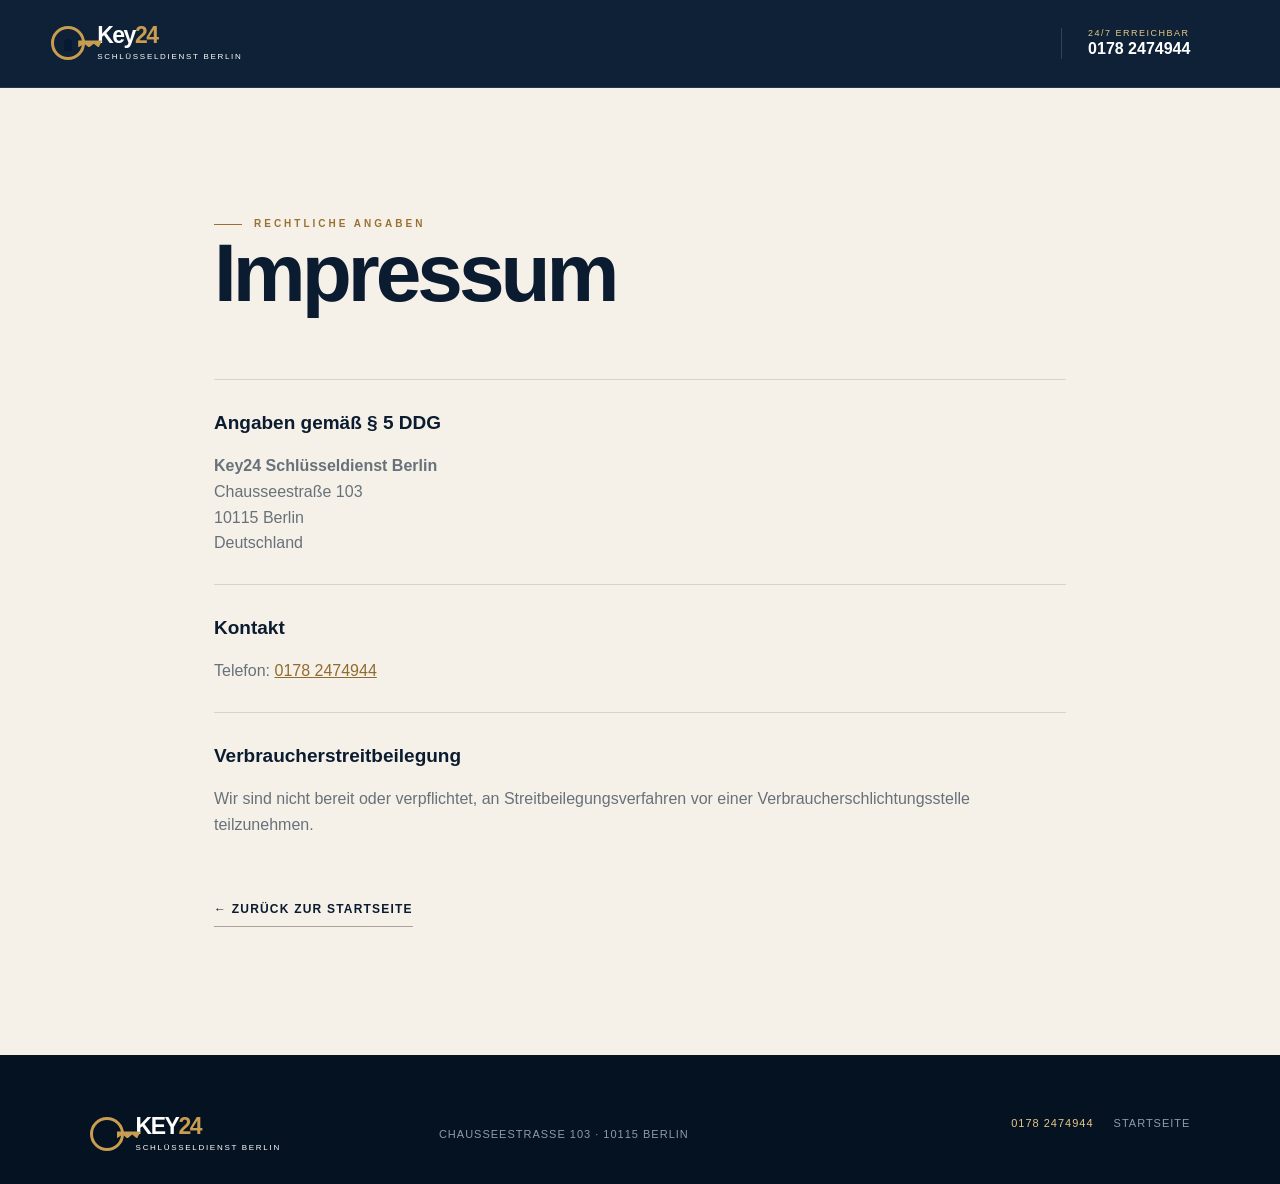
==== impressum.html @ f1e8b75d "Add business address and imprint" ====
<!doctype html>
<html lang="de">
<head>
  <meta charset="utf-8">
  <meta name="viewport" content="width=device-width, initial-scale=1">
  <title>Impressum | Key24 Schlüsseldienst Berlin</title>
  <meta name="robots" content="noindex,follow">
  <meta name="theme-color" content="#071a31">
  <link rel="icon" href="assets/favicon.svg" type="image/svg+xml">
  <link rel="stylesheet" href="styles.css">
</head>
<body class="legal-page">
  <header class="site-header">
    <a class="brand" href="index.html" aria-label="Zur Startseite von Key24">
      <span class="brand-mark" aria-hidden="true"><span></span></span>
      <span><b>Key<span>24</span></b><small>Schlüsseldienst Berlin</small></span>
    </a>
    <a class="header-call" href="tel:+491782474944"><span>24/7 erreichbar</span><b>0178 2474944</b></a>
  </header>

  <main class="legal-main">
    <p class="eyebrow dark"><span></span> Rechtliche Angaben</p>
    <h1>Impressum</h1>
    <section>
      <h2>Angaben gemäß § 5 DDG</h2>
      <p><strong>Key24 Schlüsseldienst Berlin</strong><br>
      Chausseestraße 103<br>
      10115 Berlin<br>
      Deutschland</p>
    </section>
    <section>
      <h2>Kontakt</h2>
      <p>Telefon: <a href="tel:+491782474944">0178 2474944</a></p>
    </section>
    <section>
      <h2>Verbraucherstreitbeilegung</h2>
      <p>Wir sind nicht bereit oder verpflichtet, an Streitbeilegungsverfahren vor einer Verbraucherschlichtungsstelle teilzunehmen.</p>
    </section>
    <a class="text-link dark-link" href="index.html">← Zurück zur Startseite</a>
  </main>

  <footer>
    <div class="footer-brand">
      <span class="brand-mark" aria-hidden="true"><span></span></span>
      <div><b>Key<span>24</span></b><small>Schlüsseldienst Berlin</small></div>
    </div>
    <p>Chausseestraße 103 · 10115 Berlin</p>
    <div class="footer-links"><a href="tel:+491782474944">0178 2474944</a><a href="index.html">Startseite</a></div>
  </footer>
</body>
</html>
---- styles.css ----
:root{--navy:#071a31;--navy-2:#0b2440;--gold:#c99d4f;--gold-light:#e6c887;--cream:#f5f1e9;--paper:#fbfaf7;--ink:#0b1c30;--muted:#68717a;--line:#d8d4ca;--white:#fff;--font:Inter,Manrope,"Segoe UI",Arial,sans-serif}
*{box-sizing:border-box}html{scroll-behavior:smooth}body{margin:0;background:var(--paper);color:var(--ink);font-family:var(--font);font-size:16px;line-height:1.6}a{color:inherit;text-decoration:none}button{font:inherit}.skip-link{position:absolute;top:-60px;left:20px;background:var(--gold);padding:10px 16px;z-index:100}.skip-link:focus{top:10px}.site-header{height:88px;padding:0 clamp(22px,4vw,64px);display:flex;align-items:center;justify-content:space-between;background:rgba(7,26,49,.97);color:#fff;position:relative;z-index:20;border-bottom:1px solid rgba(255,255,255,.1)}.brand,.footer-brand{display:flex;align-items:center;gap:12px}.brand-mark{width:34px;height:34px;border:3px solid var(--gold);border-radius:50%;position:relative;display:inline-block;flex:none}.brand-mark:after{content:"";position:absolute;width:24px;height:7px;background:var(--gold);left:24px;top:11px;clip-path:polygon(0 0,100% 0,85% 100%,65% 45%,45% 100%,25% 45%,0 100%)}.brand-mark span{width:8px;height:12px;background:var(--navy);position:absolute;left:10px;top:10px;border-radius:5px 5px 2px 2px}.brand b,.footer-brand b{font-size:23px;line-height:1;display:block;letter-spacing:-1.5px}.brand b span,.footer-brand b span{color:var(--gold)}.brand small,.footer-brand small{display:block;font-size:8px;text-transform:uppercase;letter-spacing:1.7px;margin-top:4px}.site-header nav{display:flex;gap:30px;margin-left:auto;margin-right:4vw}.site-header nav a{font-size:12px;text-transform:uppercase;letter-spacing:1.2px;color:#dce2e8}.site-header nav a:hover{color:var(--gold-light)}.header-call{border-left:1px solid rgba(255,255,255,.15);padding-left:26px;line-height:1.25}.header-call span{display:block;font-size:9px;text-transform:uppercase;letter-spacing:1.5px;color:var(--gold-light)}.header-call b{font-size:16px}.menu-button{display:none;background:none;border:0;color:white;width:40px}.menu-button span{display:block;height:2px;background:#fff;margin:8px}.hero{min-height:calc(100vh - 88px);background:var(--navy);color:#fff;display:grid;grid-template-columns:minmax(0,1.05fr) minmax(360px,.95fr);position:relative;overflow:hidden;padding:clamp(70px,9vw,135px) clamp(24px,7vw,110px)}.hero-grid{position:absolute;inset:0;background-image:linear-gradient(rgba(255,255,255,.035) 1px,transparent 1px),linear-gradient(90deg,rgba(255,255,255,.035) 1px,transparent 1px);background-size:70px 70px;mask-image:linear-gradient(to right,#000,transparent 70%)}.hero:after{content:"";position:absolute;width:460px;height:460px;border:1px solid rgba(201,157,79,.18);border-radius:50%;right:12%;top:12%}.hero-copy{position:relative;z-index:2;max-width:760px}.eyebrow{margin:0 0 24px;text-transform:uppercase;letter-spacing:3px;font-size:10px;font-weight:700;color:var(--gold-light);display:flex;align-items:center;gap:12px}.eyebrow span{width:28px;height:1px;background:currentColor}.hero h1,.section h2,.process h2,.cta h2{font-size:clamp(48px,6.7vw,96px);line-height:.98;letter-spacing:-5px;margin:0;font-weight:700}.hero h1 em,.section h2 em,.process h2 em{font-family:Georgia,serif;font-weight:400;color:var(--gold-light)}.hero-text{max-width:640px;color:#c4ced8;font-size:clamp(16px,1.4vw,19px);margin:34px 0}.hero-actions{display:flex;align-items:center;gap:32px}.button{min-height:56px;padding:0 25px;display:inline-flex;align-items:center;justify-content:center;text-transform:uppercase;letter-spacing:1.1px;font-size:11px;font-weight:800}.button-primary{background:var(--gold);color:var(--navy)}.button-primary:hover{background:var(--gold-light)}.phone-icon{margin-right:12px;border:1px solid currentColor;border-radius:50%;width:24px;height:24px;text-align:center;line-height:22px}.text-link{font-size:12px;text-transform:uppercase;letter-spacing:1.2px;font-weight:700;border-bottom:1px solid rgba(255,255,255,.4);padding-bottom:6px}.text-link span{color:var(--gold-light);margin-left:8px}.trust-list{display:flex;gap:24px;list-style:none;padding:38px 0 0;margin:40px 0 0;border-top:1px solid rgba(255,255,255,.12);font-size:11px;text-transform:uppercase;letter-spacing:.7px;color:#bcc6d0}.trust-list span{color:var(--gold-light);margin-right:7px}.hero-visual{position:relative;z-index:2;display:flex;align-items:center;justify-content:center}.berlin-word{position:absolute;font-weight:800;font-size:clamp(85px,10vw,150px);line-height:.72;letter-spacing:-8px;color:rgba(255,255,255,.025);right:-5%;top:18%}.door{height:clamp(390px,41vw,610px);width:clamp(250px,26vw,390px);background:linear-gradient(135deg,#d6ac62,#a9762b);color:var(--navy);box-shadow:22px 25px 0 rgba(0,0,0,.17),0 0 0 1px rgba(255,255,255,.12);padding:28px;position:relative;transform:perspective(900px) rotateY(-4deg)}.door:before{content:"";position:absolute;inset:14px;border:1px solid rgba(7,26,49,.35)}.door-top{display:flex;justify-content:space-between;align-items:baseline;border-bottom:1px solid rgba(7,26,49,.35);padding-bottom:18px;font-size:10px;letter-spacing:3px}.door-top b{font-size:40px;letter-spacing:-3px}.door-line{position:absolute;top:27%;left:28px;right:28px;height:1px;background:rgba(7,26,49,.3)}.keyhole{width:28px;height:28px;background:var(--navy);border-radius:50%;position:absolute;top:45%;left:50%;transform:translate(-50%,-50%)}.keyhole:after{content:"";position:absolute;width:13px;height:30px;background:var(--navy);left:7px;top:17px;clip-path:polygon(40% 0,60% 0,100% 100%,0 100%)}.door p{position:absolute;left:28px;bottom:30px;font-size:13px;line-height:1.4;letter-spacing:2px}.door p b{font-size:23px;letter-spacing:-.5px}.roundel{position:absolute;width:115px;height:115px;border-radius:50%;background:var(--cream);right:1%;bottom:13%;color:var(--navy);display:flex;flex-direction:column;justify-content:center;align-items:center;box-shadow:0 10px 30px rgba(0,0,0,.18)}.roundel span{font-size:42px;line-height:1;font-weight:800;color:var(--gold)}.roundel small{font-size:8px;letter-spacing:2px;font-weight:800}.scroll-cue{position:absolute;bottom:24px;left:32px;z-index:3;font-size:8px;letter-spacing:3px;writing-mode:vertical-rl;color:#8b99a7}.scroll-cue span{color:var(--gold);font-size:16px;margin-top:8px}.service-strip{height:72px;background:var(--gold);color:var(--navy);display:flex;align-items:center;justify-content:space-around;text-transform:uppercase;font-weight:800;letter-spacing:2px;font-size:11px;white-space:nowrap;overflow:hidden}.service-strip i{font-size:6px}.section{padding:clamp(80px,10vw,150px) clamp(24px,7vw,110px)}.section-intro{display:grid;grid-template-columns:.7fr 1.2fr .8fr;gap:5vw;align-items:end;margin-bottom:70px}.eyebrow.dark{color:#9a7131}.section h2{font-size:clamp(40px,5.1vw,72px);letter-spacing:-3.5px}.section-intro>p:last-child{color:var(--muted);font-size:15px}.service-cards{display:grid;grid-template-columns:repeat(3,1fr);border:1px solid var(--line)}.service-card{min-height:430px;padding:40px;position:relative;border-right:1px solid var(--line);display:flex;flex-direction:column;transition:.25s}.service-card:last-child{border:0}.service-card:hover,.service-card.featured{background:var(--navy);color:#fff;transform:translateY(-8px);box-shadow:0 20px 50px rgba(7,26,49,.15)}.card-number{position:absolute;right:25px;top:20px;font-size:11px;color:#a08d6e}.line-icon{width:52px;height:52px;margin:30px 0 50px;position:relative;color:var(--gold)}.door-icon{border:2px solid currentColor}.door-icon:after{content:"";position:absolute;width:5px;height:5px;border-radius:50%;background:currentColor;right:8px;top:22px}.cylinder-icon{border:2px solid currentColor;border-radius:50%}.cylinder-icon:before{content:"";position:absolute;width:10px;height:24px;background:currentColor;left:19px;top:20px;clip-path:polygon(35% 0,65% 0,100% 100%,0 100%)}.shield-icon{border:2px solid currentColor;clip-path:polygon(50% 0,100% 18%,88% 72%,50% 100%,12% 72%,0 18%)}.service-card h3{font-size:21px;line-height:1.25;margin:0 0 18px}.service-card p{color:var(--muted);font-size:14px}.service-card:hover p,.service-card.featured p{color:#b9c3cc}.service-card a{margin-top:auto;text-transform:uppercase;font-size:10px;letter-spacing:1px;font-weight:800}.service-card a span{float:right;color:var(--gold)}.process{padding:clamp(80px,10vw,150px) clamp(24px,10vw,160px);background:var(--navy);color:#fff;display:grid;grid-template-columns:.9fr 1fr;gap:12vw}.process h2{font-size:clamp(45px,5vw,72px);letter-spacing:-3px}.process-copy>p:not(.eyebrow){color:#aebac5;max-width:510px;margin:30px 0}.steps{list-style:none;padding:0;margin:0}.steps li{display:grid;grid-template-columns:70px 1fr;gap:25px;padding:35px 0;border-bottom:1px solid rgba(255,255,255,.13)}.steps>li>span{width:45px;height:45px;border:1px solid var(--gold);border-radius:50%;display:grid;place-items:center;color:var(--gold-light);font-size:12px}.steps h3{margin:0 0 7px;font-size:18px}.steps p{margin:0;color:#9fadb9;font-size:13px}.security{display:grid;grid-template-columns:1fr 1fr;gap:10vw;align-items:center}.security-visual{height:620px;background:var(--navy);position:relative;overflow:hidden;display:grid;place-items:center;color:var(--gold)}.security-visual:before{content:"";position:absolute;inset:30px;border:1px solid rgba(201,157,79,.25)}.arch{width:50%;height:60%;border:3px solid var(--gold);border-radius:120px 120px 0 0;position:relative}.arch:before,.arch:after{content:"";position:absolute;width:34px;height:34px;border:2px solid var(--gold);border-radius:50%;bottom:45%;left:-19px;background:var(--navy)}.arch:after{left:auto;right:-19px}.arch span{position:absolute;width:26px;height:26px;background:var(--gold);border-radius:50%;left:calc(50% - 13px);top:45%}.arch span:after{content:"";position:absolute;width:12px;height:35px;background:var(--gold);left:7px;top:16px}.security-visual p{position:absolute;bottom:40px;left:55px;font-size:40px;font-weight:800;line-height:.9;letter-spacing:-2px;margin:0}.security-copy>p:not(.eyebrow){color:var(--muted);font-size:16px;margin:30px 0}.security-points{margin:40px 0}.security-points div{display:flex;gap:25px;border-top:1px solid var(--line);padding:17px 0;font-size:13px;text-transform:uppercase;letter-spacing:1px;font-weight:700}.security-points b{color:var(--gold)}.dark-link{border-color:#a7a39a}.faq{background:var(--cream)}.section-intro.compact{grid-template-columns:.7fr 1.5fr;margin-bottom:45px}.accordion{max-width:1000px;margin-left:auto}.accordion details{border-top:1px solid #c9c4b9;padding:0}.accordion details:last-child{border-bottom:1px solid #c9c4b9}.accordion summary{list-style:none;cursor:pointer;padding:25px 0;font-weight:700;font-size:16px;display:flex;justify-content:space-between}.accordion summary::-webkit-details-marker{display:none}.accordion summary span{color:var(--gold);font-size:24px;font-weight:400;transition:.2s}.accordion details[open] summary span{transform:rotate(45deg)}.accordion details p{max-width:760px;color:var(--muted);font-size:14px;margin:0 0 25px}.cta{background:var(--gold);padding:70px clamp(24px,7vw,110px);display:flex;justify-content:space-between;align-items:center;color:var(--navy)}.cta .eyebrow{color:var(--navy)}.cta h2{font-size:clamp(38px,5vw,70px);letter-spacing:-3px}.cta p{margin:8px 0}.cta>a{border:1px solid rgba(7,26,49,.4);min-width:410px;padding:22px 28px;display:grid;grid-template-columns:1fr auto;position:relative}.cta>a small{font-size:8px;letter-spacing:2px}.cta>a strong{grid-row:2;font-size:30px;letter-spacing:1px}.cta>a span{grid-column:2;grid-row:1/3;align-self:center;font-size:28px}footer{background:#041222;color:#8f9ba7;padding:60px clamp(24px,7vw,110px) 30px;display:grid;grid-template-columns:1fr 1.3fr 1fr;gap:40px;align-items:start;font-size:11px;text-transform:uppercase;letter-spacing:1px}.footer-brand{color:#fff}.footer-brand .brand-mark span{background:#041222}.footer-links{display:flex;justify-content:flex-end;gap:20px;flex-wrap:wrap}.footer-links a:first-child{color:var(--gold-light)}footer>small{grid-column:1/-1;border-top:1px solid rgba(255,255,255,.1);padding-top:22px}.mobile-call{display:none}
@media(max-width:1000px){.site-header nav{display:none}.menu-button{display:block}.site-header.menu-open nav{display:flex;position:absolute;left:0;right:0;top:88px;background:var(--navy);padding:30px;flex-direction:column;margin:0;border-top:1px solid rgba(255,255,255,.1)}.header-call{margin-left:auto;margin-right:15px}.hero{grid-template-columns:1fr;padding-top:80px}.hero-copy{max-width:700px}.hero-visual{display:none}.section-intro{grid-template-columns:1fr}.section-intro .eyebrow{margin-bottom:0}.section-intro>p:last-child{max-width:650px}.service-card{padding:30px}.process{gap:6vw}.security{gap:6vw}.security-visual{height:520px}.cta{gap:30px}.cta>a{min-width:360px}footer{grid-template-columns:1fr 1fr}.footer-links{justify-content:flex-start}footer>small{grid-column:1/-1}}
@media(max-width:720px){body{padding-bottom:66px}.site-header{height:72px;padding:0 20px}.site-header.menu-open nav{top:72px}.header-call{display:none}.brand b{font-size:21px}.hero{min-height:auto;padding:70px 22px 65px}.hero h1{font-size:52px;letter-spacing:-3px}.hero-text{font-size:15px}.hero-actions{align-items:flex-start;flex-direction:column;gap:22px}.trust-list{flex-direction:column;gap:9px;margin-top:32px;padding-top:26px}.scroll-cue{display:none}.service-strip{justify-content:flex-start;gap:30px;padding:0 20px}.section{padding:80px 22px}.section-intro{gap:20px;margin-bottom:40px}.section h2,.process h2{font-size:42px;letter-spacing:-2.5px}.service-cards{grid-template-columns:1fr}.service-card{min-height:370px;border-right:0;border-bottom:1px solid var(--line)}.service-card:hover,.service-card.featured{transform:none}.process{padding:80px 22px;grid-template-columns:1fr;gap:55px}.steps li{grid-template-columns:50px 1fr;gap:14px}.security{grid-template-columns:1fr}.security-visual{height:420px}.security-visual p{font-size:30px;left:40px}.section-intro.compact{grid-template-columns:1fr}.cta{padding:65px 22px;flex-direction:column;align-items:stretch}.cta>a{min-width:0}.cta>a strong{font-size:24px}footer{padding:55px 22px 30px;grid-template-columns:1fr}.footer-links{flex-direction:column}.mobile-call{display:block;position:fixed;z-index:30;bottom:0;left:0;right:0;background:var(--gold);padding:10px 18px;box-shadow:0 -5px 20px rgba(0,0,0,.18)}.mobile-call a{display:flex;align-items:center;justify-content:space-between;color:var(--navy)}.mobile-call span{text-transform:uppercase;font-size:9px;letter-spacing:1px}.mobile-call b{font-size:18px}}
@media(prefers-reduced-motion:reduce){html{scroll-behavior:auto}*{transition:none!important}}
.legal-page{background:var(--cream)}.legal-page .site-header{padding-right:clamp(22px,7vw,110px)}.legal-main{max-width:900px;margin:0 auto;padding:clamp(70px,10vw,130px) 24px}.legal-main h1{font-size:clamp(48px,7vw,82px);line-height:1;letter-spacing:-4px;margin:0 0 65px}.legal-main section{border-top:1px solid var(--line);padding:28px 0}.legal-main h2{font-size:19px;margin:0 0 15px}.legal-main p{color:var(--muted);margin:0}.legal-main a:not(.text-link){color:#916b2e;text-decoration:underline}.legal-main>.text-link{display:inline-block;margin-top:35px}
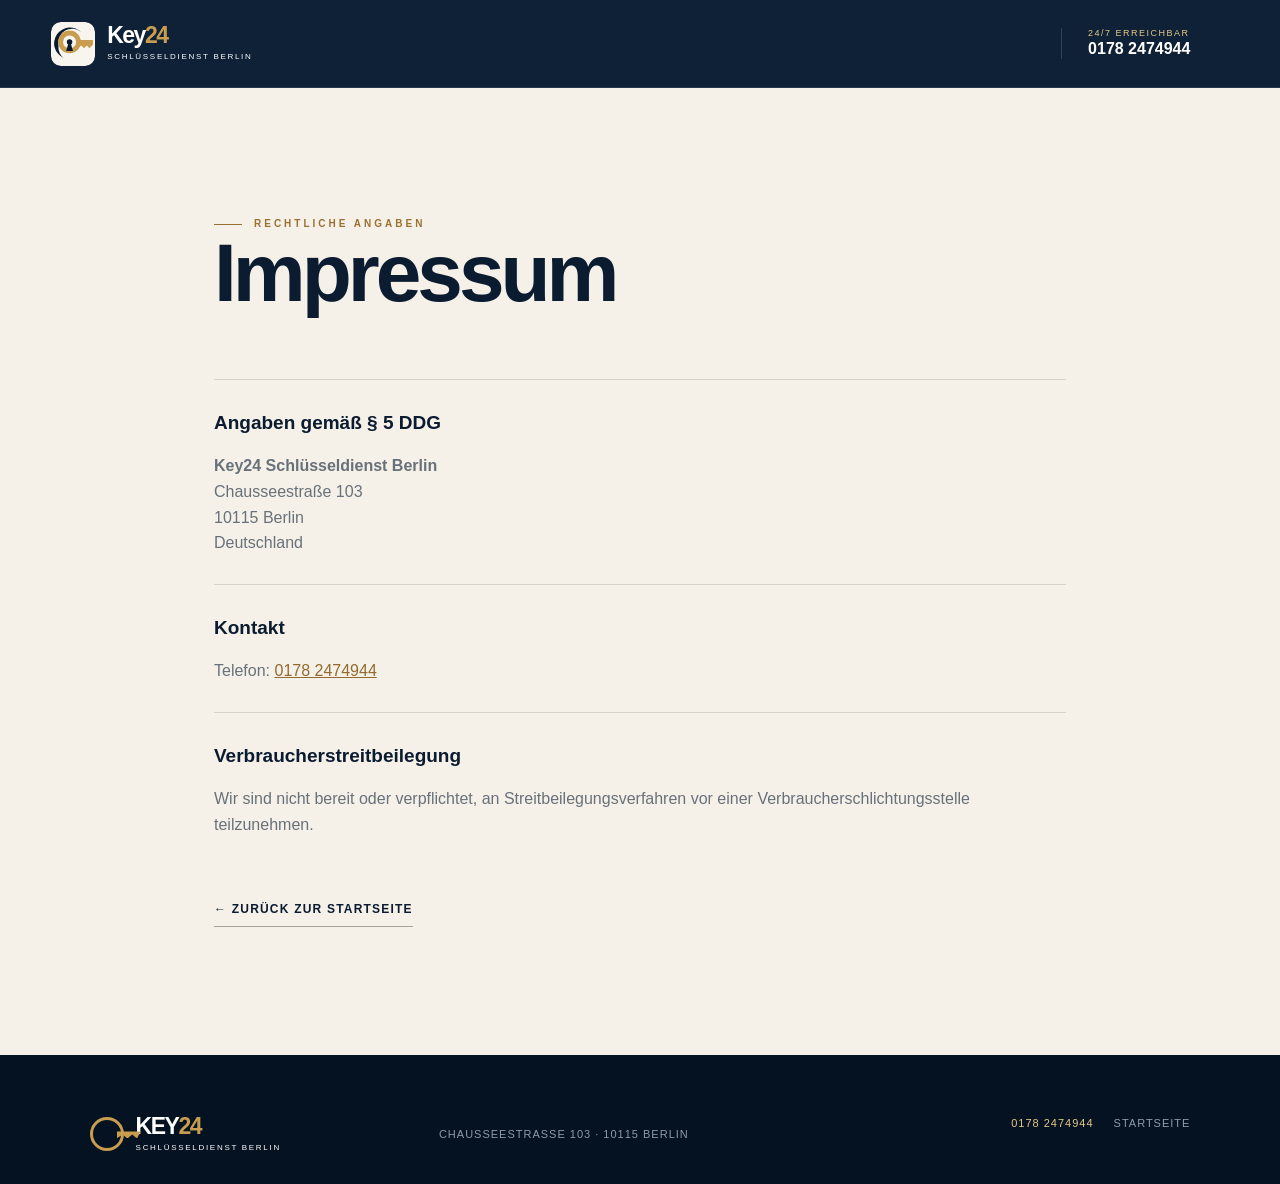
==== commit de7c78a6: "Add service pages, favicon assets and technical SEO" ====
--- a/impressum.html
+++ b/impressum.html
@@ -6,13 +6,16 @@
   <title>Impressum | Key24 Schlüsseldienst Berlin</title>
   <meta name="robots" content="noindex,follow">
   <meta name="theme-color" content="#071a31">
-  <link rel="icon" href="assets/favicon.svg" type="image/svg+xml">
-  <link rel="stylesheet" href="styles.css">
+  <link rel="icon" href="/assets/favicon.svg" type="image/svg+xml" sizes="any">
+  <link rel="icon" href="/assets/favicon-48.png" type="image/png" sizes="48x48">
+  <link rel="apple-touch-icon" href="/assets/apple-touch-icon.png" sizes="180x180">
+  <link rel="manifest" href="/site.webmanifest">
+  <link rel="stylesheet" href="/styles.css">
 </head>
 <body class="legal-page">
   <header class="site-header">
-    <a class="brand" href="index.html" aria-label="Zur Startseite von Key24">
-      <span class="brand-mark" aria-hidden="true"><span></span></span>
+    <a class="brand" href="/" aria-label="Zur Startseite von Key24">
+      <img class="brand-icon" src="/assets/favicon.svg" width="44" height="44" alt="">
       <span><b>Key<span>24</span></b><small>Schlüsseldienst Berlin</small></span>
     </a>
     <a class="header-call" href="tel:+491782474944"><span>24/7 erreichbar</span><b>0178 2474944</b></a>
--- a/styles.css
+++ b/styles.css
@@ -4,3 +4,21 @@
 @media(max-width:720px){body{padding-bottom:66px}.site-header{height:72px;padding:0 20px}.site-header.menu-open nav{top:72px}.header-call{display:none}.brand b{font-size:21px}.hero{min-height:auto;padding:70px 22px 65px}.hero h1{font-size:52px;letter-spacing:-3px}.hero-text{font-size:15px}.hero-actions{align-items:flex-start;flex-direction:column;gap:22px}.trust-list{flex-direction:column;gap:9px;margin-top:32px;padding-top:26px}.scroll-cue{display:none}.service-strip{justify-content:flex-start;gap:30px;padding:0 20px}.section{padding:80px 22px}.section-intro{gap:20px;margin-bottom:40px}.section h2,.process h2{font-size:42px;letter-spacing:-2.5px}.service-cards{grid-template-columns:1fr}.service-card{min-height:370px;border-right:0;border-bottom:1px solid var(--line)}.service-card:hover,.service-card.featured{transform:none}.process{padding:80px 22px;grid-template-columns:1fr;gap:55px}.steps li{grid-template-columns:50px 1fr;gap:14px}.security{grid-template-columns:1fr}.security-visual{height:420px}.security-visual p{font-size:30px;left:40px}.section-intro.compact{grid-template-columns:1fr}.cta{padding:65px 22px;flex-direction:column;align-items:stretch}.cta>a{min-width:0}.cta>a strong{font-size:24px}footer{padding:55px 22px 30px;grid-template-columns:1fr}.footer-links{flex-direction:column}.mobile-call{display:block;position:fixed;z-index:30;bottom:0;left:0;right:0;background:var(--gold);padding:10px 18px;box-shadow:0 -5px 20px rgba(0,0,0,.18)}.mobile-call a{display:flex;align-items:center;justify-content:space-between;color:var(--navy)}.mobile-call span{text-transform:uppercase;font-size:9px;letter-spacing:1px}.mobile-call b{font-size:18px}}
 @media(prefers-reduced-motion:reduce){html{scroll-behavior:auto}*{transition:none!important}}
 .legal-page{background:var(--cream)}.legal-page .site-header{padding-right:clamp(22px,7vw,110px)}.legal-main{max-width:900px;margin:0 auto;padding:clamp(70px,10vw,130px) 24px}.legal-main h1{font-size:clamp(48px,7vw,82px);line-height:1;letter-spacing:-4px;margin:0 0 65px}.legal-main section{border-top:1px solid var(--line);padding:28px 0}.legal-main h2{font-size:19px;margin:0 0 15px}.legal-main p{color:var(--muted);margin:0}.legal-main a:not(.text-link){color:#916b2e;text-decoration:underline}.legal-main>.text-link{display:inline-block;margin-top:35px}
+
+/* Content expansion and refined icon system */
+.header-actions{display:flex;align-items:center;gap:22px}.header-price{background:var(--gold);color:var(--navy);padding:10px 16px;line-height:1.15;text-transform:uppercase;white-space:nowrap}.header-price span,.header-price b{display:block}.header-price span{font-size:8px;letter-spacing:1.5px}.header-price b{font-size:10px;letter-spacing:.6px}.service-icon{width:58px;height:58px;margin:25px 0 45px;fill:none;stroke:var(--gold);stroke-width:1.8;stroke-linecap:round;stroke-linejoin:round}.expertise{background:var(--cream);border-top:1px solid var(--line)}.expertise-grid{display:grid;grid-template-columns:repeat(2,1fr);border-top:1px solid var(--line);border-left:1px solid var(--line)}.expertise-grid article{padding:42px;border-right:1px solid var(--line);border-bottom:1px solid var(--line)}.expertise-grid svg{width:48px;height:48px;fill:none;stroke:var(--gold);stroke-width:1.5;stroke-linecap:round;stroke-linejoin:round;margin-bottom:28px}.expertise-grid h3{font-size:21px;margin:0 0 14px}.expertise-grid p{font-size:14px;color:var(--muted);max-width:560px}.local-section{background:var(--gold);color:var(--navy);padding:clamp(80px,9vw,135px) clamp(24px,7vw,110px);display:grid;grid-template-columns:.85fr 1.15fr;gap:10vw;align-items:center}.local-section .eyebrow{color:var(--navy)}.local-heading h2{font-size:clamp(44px,5vw,74px);line-height:.98;letter-spacing:-4px;margin:0}.local-heading h2 em{font-family:Georgia,serif;font-weight:400;color:#fff}.local-heading>p:not(.eyebrow){max-width:560px;margin:28px 0;color:#26384b}.local-heading .button-primary{background:var(--navy);color:#fff}.districts{display:grid;grid-template-columns:repeat(2,1fr);border-top:1px solid rgba(7,26,49,.3)}.districts span{padding:16px 10px 16px 0;border-bottom:1px solid rgba(7,26,49,.3);font-size:12px;text-transform:uppercase;letter-spacing:1px;font-weight:700}.districts span:nth-child(odd){border-right:1px solid rgba(7,26,49,.3)}.districts span:nth-child(even){padding-left:24px}
+@media(max-width:1160px){.header-price{display:none}}
+@media(max-width:1000px){.header-actions{margin-left:auto}.expertise-grid{grid-template-columns:1fr 1fr}.local-section{gap:6vw}}
+@media(max-width:720px){.header-actions{display:none}.expertise-grid{grid-template-columns:1fr}.expertise-grid article{padding:30px 26px}.local-section{grid-template-columns:1fr;padding:80px 22px;gap:55px}.districts span{font-size:10px}.districts span:nth-child(even){padding-left:12px}}
+
+/* Icon-free editorial layout */
+.services,.expertise,.security,.faq{position:relative;overflow:hidden}.services:before,.expertise:before,.security:before,.faq:before{content:"";position:absolute;pointer-events:none}.services:before{width:280px;height:280px;right:-140px;top:80px;border:1px solid rgba(201,157,79,.18);transform:rotate(45deg)}.expertise:before{width:42%;height:7px;right:0;top:0;background:var(--gold)}.security:before{width:38%;height:100%;right:-25%;top:0;background:linear-gradient(135deg,transparent 30%,rgba(201,157,79,.08))}.faq:before{width:200px;height:200px;left:-100px;top:80px;border:1px solid rgba(7,26,49,.08);border-radius:50%}.service-label{margin:38px 0 48px!important;color:var(--gold)!important;font-size:9px!important;text-transform:uppercase;letter-spacing:2px;font-weight:800}.service-label:before{content:"";display:block;width:34px;height:2px;background:var(--gold);margin-bottom:15px}.service-icon,.line-icon,.expertise-grid svg,.arch{display:none!important}.topic-number{display:block;color:var(--gold);font-size:11px;letter-spacing:2px;margin-bottom:34px}.expertise-grid article{min-height:285px;display:flex;flex-direction:column;justify-content:flex-end;background:rgba(255,255,255,.18)}.expertise-grid article:nth-child(2),.expertise-grid article:nth-child(3){background:rgba(201,157,79,.055)}.security-visual{display:flex;place-items:unset;align-items:flex-start;justify-content:flex-end;flex-direction:column;padding:55px}.security-visual:after{content:"24";position:absolute;right:32px;top:18px;font-size:150px;line-height:1;font-weight:800;color:rgba(201,157,79,.07)}.security-visual .security-kicker{color:var(--gold-light);font-size:9px;letter-spacing:3px;margin-bottom:auto}.security-visual strong{position:relative;font-size:clamp(38px,4vw,62px);line-height:.86;letter-spacing:-3px;color:var(--gold);z-index:1}.security-visual p{position:relative;left:auto;bottom:auto;margin:25px 0 0;font-size:9px;line-height:1;letter-spacing:2px;color:#aeb8c2}.section{padding-top:clamp(75px,8vw,115px);padding-bottom:clamp(75px,8vw,115px)}.services{background:linear-gradient(120deg,var(--paper) 0 72%,#f4f0e8 72%)}.expertise{background:linear-gradient(135deg,var(--cream),#eee7da)}.security{background:linear-gradient(110deg,var(--paper) 0 70%,#f3eee4 70%)}.faq{background:linear-gradient(115deg,var(--cream) 0 82%,#ebe3d5 82%)}
+@media(max-width:720px){.section{padding-top:68px;padding-bottom:68px}.service-label{margin:28px 0 35px!important}.expertise-grid article{min-height:0}.security-visual{padding:38px;height:380px}.security-visual strong{font-size:41px}.security-visual:after{font-size:110px}.services{background:linear-gradient(135deg,var(--paper) 0 90%,#f4f0e8 90%)}.security{background:var(--paper)}}
+
+/* Key24 trust, mobile and service-page refinements */
+.brand-icon{width:44px;height:44px;display:block;flex:none;border-radius:10px}.hero-price{display:flex;align-items:center;gap:20px;width:max-content;max-width:100%;margin:0 0 30px;padding:15px 20px;border:1px solid rgba(230,200,135,.38);background:rgba(255,255,255,.045)}.hero-price strong{color:var(--gold-light);font-size:32px;line-height:1;letter-spacing:-1.5px}.hero-price span{color:#fff;font-size:10px;line-height:1.5;text-transform:uppercase;letter-spacing:1.2px;font-weight:700}.trust-list li{position:relative;padding-left:15px}.trust-list li:before{content:"";position:absolute;left:0;top:.68em;width:5px;height:5px;border-radius:50%;background:var(--gold)}.service-strip i{width:4px;height:4px;border-radius:50%;background:rgba(7,26,49,.55);display:block}.service-card>a{border-bottom:1px solid rgba(201,157,79,.45);padding-bottom:7px;width:max-content;max-width:100%}.cta>a{grid-template-columns:1fr}.cta>a strong{grid-row:auto}.site-header{position:sticky;top:0}.site-header nav{gap:22px}.footer-brand .brand-icon{background:#fff}
+
+.subpage{background:var(--paper)}.subpage .site-header .brand{color:#fff}.breadcrumb{padding:14px clamp(24px,7vw,110px);background:#e9e4d9;color:#53606d;font-size:12px}.breadcrumb a{font-weight:700;color:var(--navy)}.breadcrumb span{margin:0 8px;color:#9a7131}.service-hero{position:relative;overflow:hidden;padding:clamp(78px,10vw,145px) clamp(24px,7vw,110px);background:var(--navy);color:#fff}.service-hero:before{content:"";position:absolute;inset:0;background-image:linear-gradient(rgba(255,255,255,.035) 1px,transparent 1px),linear-gradient(90deg,rgba(255,255,255,.035) 1px,transparent 1px);background-size:70px 70px;mask-image:linear-gradient(90deg,#000,transparent 80%)}.service-hero:after{content:"24";position:absolute;right:5vw;bottom:-7vw;color:rgba(255,255,255,.035);font-size:clamp(180px,26vw,390px);font-weight:900;line-height:.8}.service-hero-inner{position:relative;z-index:1;max-width:900px}.service-hero h1{margin:0;font-size:clamp(48px,7vw,96px);line-height:.95;letter-spacing:-5px}.service-hero h1 em{display:block;color:var(--gold-light);font-family:Georgia,serif;font-weight:400}.service-hero .lead{max-width:720px;margin:28px 0;color:#c7d1da;font-size:18px}.service-price{display:flex;gap:18px;align-items:center;margin:28px 0}.service-price strong{font-size:30px;color:var(--gold-light)}.service-price span{font-size:11px;text-transform:uppercase;letter-spacing:1px}.service-actions{display:flex;gap:12px;flex-wrap:wrap}.button-outline{border:1px solid rgba(255,255,255,.45);color:#fff}.content-section{padding:clamp(70px,8vw,115px) clamp(24px,7vw,110px)}.content-section.alt{background:var(--cream)}.content-grid{display:grid;grid-template-columns:minmax(0,1.15fr) minmax(300px,.85fr);gap:clamp(45px,8vw,115px);align-items:start}.content-section h2{font-size:clamp(38px,5vw,68px);line-height:1;letter-spacing:-3.5px;margin:0 0 25px}.content-section h2 em{font-family:Georgia,serif;color:#aa7d35;font-weight:400}.content-section h3{font-size:21px;margin:0 0 12px}.content-section p{color:var(--muted)}.info-panel{background:var(--navy);color:#fff;padding:36px}.info-panel h3{color:#fff}.info-panel p{color:#b9c4ce}.info-list{list-style:none;padding:0;margin:25px 0 0}.info-list li{padding:14px 0;border-top:1px solid rgba(255,255,255,.14);font-size:13px}.feature-grid{display:grid;grid-template-columns:repeat(3,1fr);border-top:1px solid var(--line);border-left:1px solid var(--line)}.feature-grid article{min-height:245px;padding:32px;border-right:1px solid var(--line);border-bottom:1px solid var(--line)}.feature-grid b{display:block;color:var(--gold);font-size:11px;letter-spacing:1px;margin-bottom:45px}.service-faq{padding:clamp(70px,8vw,110px) clamp(24px,7vw,110px);background:linear-gradient(115deg,var(--cream) 0 82%,#ebe3d5 82%)}.service-faq h2{font-size:clamp(38px,5vw,64px);letter-spacing:-3px}.service-cta{padding:60px clamp(24px,7vw,110px);background:var(--gold);color:var(--navy);display:flex;align-items:center;justify-content:space-between;gap:30px}.service-cta h2{margin:0;font-size:clamp(34px,4vw,56px);letter-spacing:-2px}.service-cta p{margin:7px 0 0}.service-cta .button{background:var(--navy);color:#fff;white-space:nowrap}
+
+@media(max-width:1000px){.site-header nav{max-height:calc(100vh - 88px);overflow:auto}.content-grid{grid-template-columns:1fr}.feature-grid{grid-template-columns:1fr 1fr}}
+@media(max-width:720px){.site-header{box-shadow:0 8px 24px rgba(0,0,0,.16)}.brand-icon{width:38px;height:38px}.brand small{font-size:7px;letter-spacing:1.3px}.hero{padding:52px 20px 46px}.hero h1{font-size:45px;line-height:1}.hero-text{margin:24px 0 20px;line-height:1.65}.hero-price{width:100%;justify-content:flex-start;margin-bottom:24px}.hero-price strong{font-size:29px}.hero-actions{gap:14px}.hero-actions .button{width:100%}.hero-actions .text-link{align-self:center}.trust-list{margin-top:26px;padding-top:22px}.service-strip{height:58px;gap:18px;font-size:9px;letter-spacing:1.3px}.service-strip i{flex:none}.service-card{min-height:320px}.service-card>a{font-size:9px}.local-section{padding-top:68px;padding-bottom:68px}.cta{padding-top:52px;padding-bottom:52px}.mobile-call{background:var(--navy);border-top:2px solid var(--gold);padding:9px 16px}.mobile-call a{color:#fff}.mobile-call span{color:var(--gold-light)}.service-hero{padding:62px 20px}.service-hero h1{font-size:46px;letter-spacing:-3px;overflow-wrap:anywhere}.service-hero .lead{font-size:16px}.service-price{align-items:flex-start;flex-direction:column;gap:4px}.service-actions .button{width:100%}.content-section,.service-faq{padding:64px 20px}.content-section h2,.service-faq h2{font-size:39px;letter-spacing:-2px}.feature-grid{grid-template-columns:1fr}.feature-grid article{min-height:0}.service-cta{padding:52px 20px;flex-direction:column;align-items:stretch}.service-cta .button{width:100%}footer{padding-bottom:38px}}
